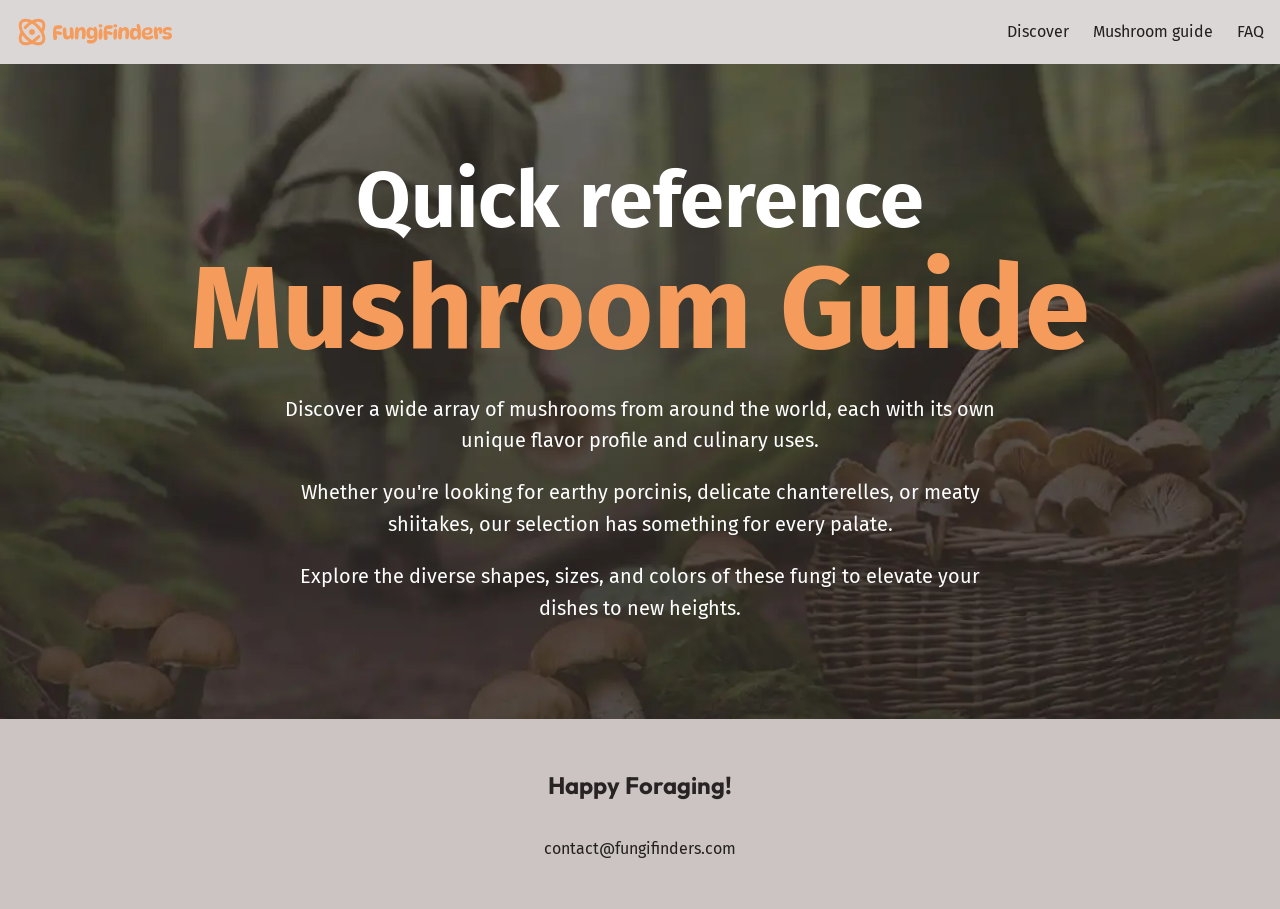
==== mushroom-guide.html @ e3a0ae2d "Fix the links inside the navigation" ====
<!doctype html>
<html lang="en">
  <head>
    <meta charset="UTF-8" />
    <meta name="viewport" content="width=device-width, initial-scale=1.0" />
    <link rel="stylesheet" href="css/main.css" />
    <link
      rel="preload"
      as="image"
      href="images/hero.webp"
      fetchpriority="high"
    />

    <script src="js/script.js" defer></script>
    <title>Fungi Finders</title>
  </head>
  <body>
    <a href="#main-content" class="skip-link">Skip to content</a>

    <header class="page-header [ l-region ]" data-region-space="tight">
      <div
        class="[ l-wrapper l-cluster ]"
        data-wrapper-size="wide"
        data-cluster-type="repel"
      >
        <a href="/" class="page-header__link" aria-label="Home Page">
          <img
            src="images/fungi-finders.svg"
            alt="Fungi finders logo"
            class="page-header__logo"
          />
        </a>

        <button
          aria-label="Menu"
          aria-expanded="false"
          aria-controls="primaryNav"
        >
          <img src="images/hamburger.svg" alt="" />
        </button>

        <nav
          class="primary-nav"
          id="primaryNav"
          aria-label="Primary navigation"
        >
          <ul class="primary-nav__list" role="list">
            <li class="primary-nav__item" style="--animation-order: 1">
              <a href="/" class="primary-nav__link">Discover</a>
            </li>
            <li class="primary-nav__item" style="--animation-order: 2">
              <a href="mushroom-guide.html" class="primary-nav__link"
                >Mushroom guide</a
              >
            </li>
            <li class="primary-nav__item" style="--animation-order: 3">
              <a
                href="mushroom-guide.html#section-faq"
                class="primary-nav__link"
                >FAQ</a
              >
            </li>
          </ul>
        </nav>
      </div>
    </header>

    <main id="main-content">
      <section class="hero [ l-region ]">
        <div class="[ l-wrapper l-flow ]" data-flow-recursive>
          <h1 class="hero__title">
            Quick reference
            <span>Mushroom Guide </span>
          </h1>

          <div class="hero__descriptions [ l-center ]">
            <p>
              Discover a wide array of mushrooms from around the world, each
              with its own unique flavor profile and culinary uses.
            </p>
            <p>
              Whether you're looking for earthy porcinis, delicate chanterelles,
              or meaty shiitakes, our selection has something for every palate.
            </p>
            <p>
              Explore the diverse shapes, sizes, and colors of these fungi to
              elevate your dishes to new heights.
            </p>
          </div>
        </div>
      </section>
    </main>

    <footer class="page-footer [ l-region ]" data-region-space="compact">
      <div
        class="[ l-wrapper l-flow ]"
        data-flow-space="xl"
        data-flow-consistent
      >
        <p class="page-footer__header">Happy Foraging!</p>
        <a href="mailto:contact@fungifinders.com" class="page-footer__link"
          >contact@fungifinders.com</a
        >
      </div>
    </footer>
  </body>
</html>
---- css/main.css ----
@layer tokens, resets, base, layout, components, utilities;

@import url("fonts.css") layer(tokens);
@import url("utopia.css") layer(tokens);
@import url("variables.css") layer(tokens);
@import url("reset.css") layer(resets);
@import url("base.css") layer(base);
@import url("layout.css") layer(layout);
@import url("components/skip-link.css") layer(components);
@import url("components/page-header.css") layer(components);
@import url("components/hero.css") layer(components);
@import url("components/section.css") layer(components);
@import url("components/card.css") layer(components);
@import url("components/btn.css") layer(components);
@import url("components/page-footer.css") layer(components);
@import url("utilities.css") layer(utilities);
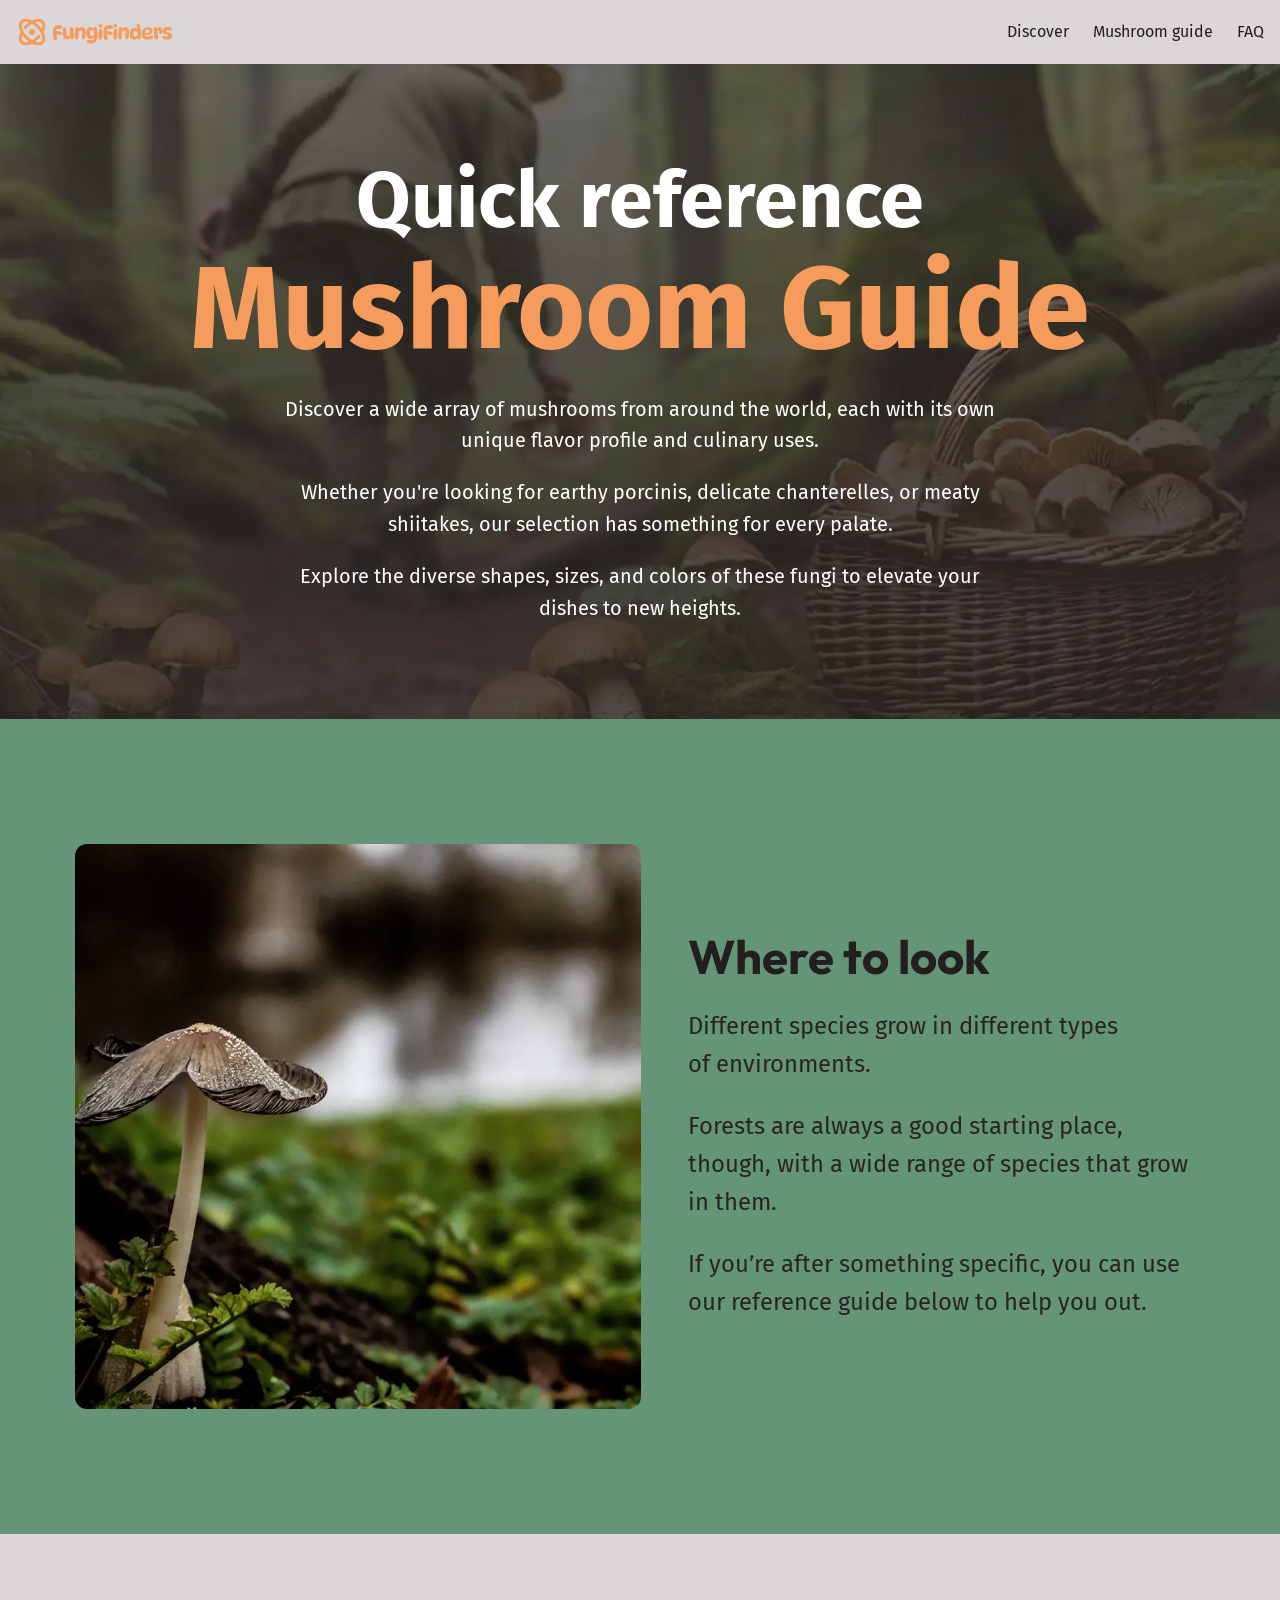
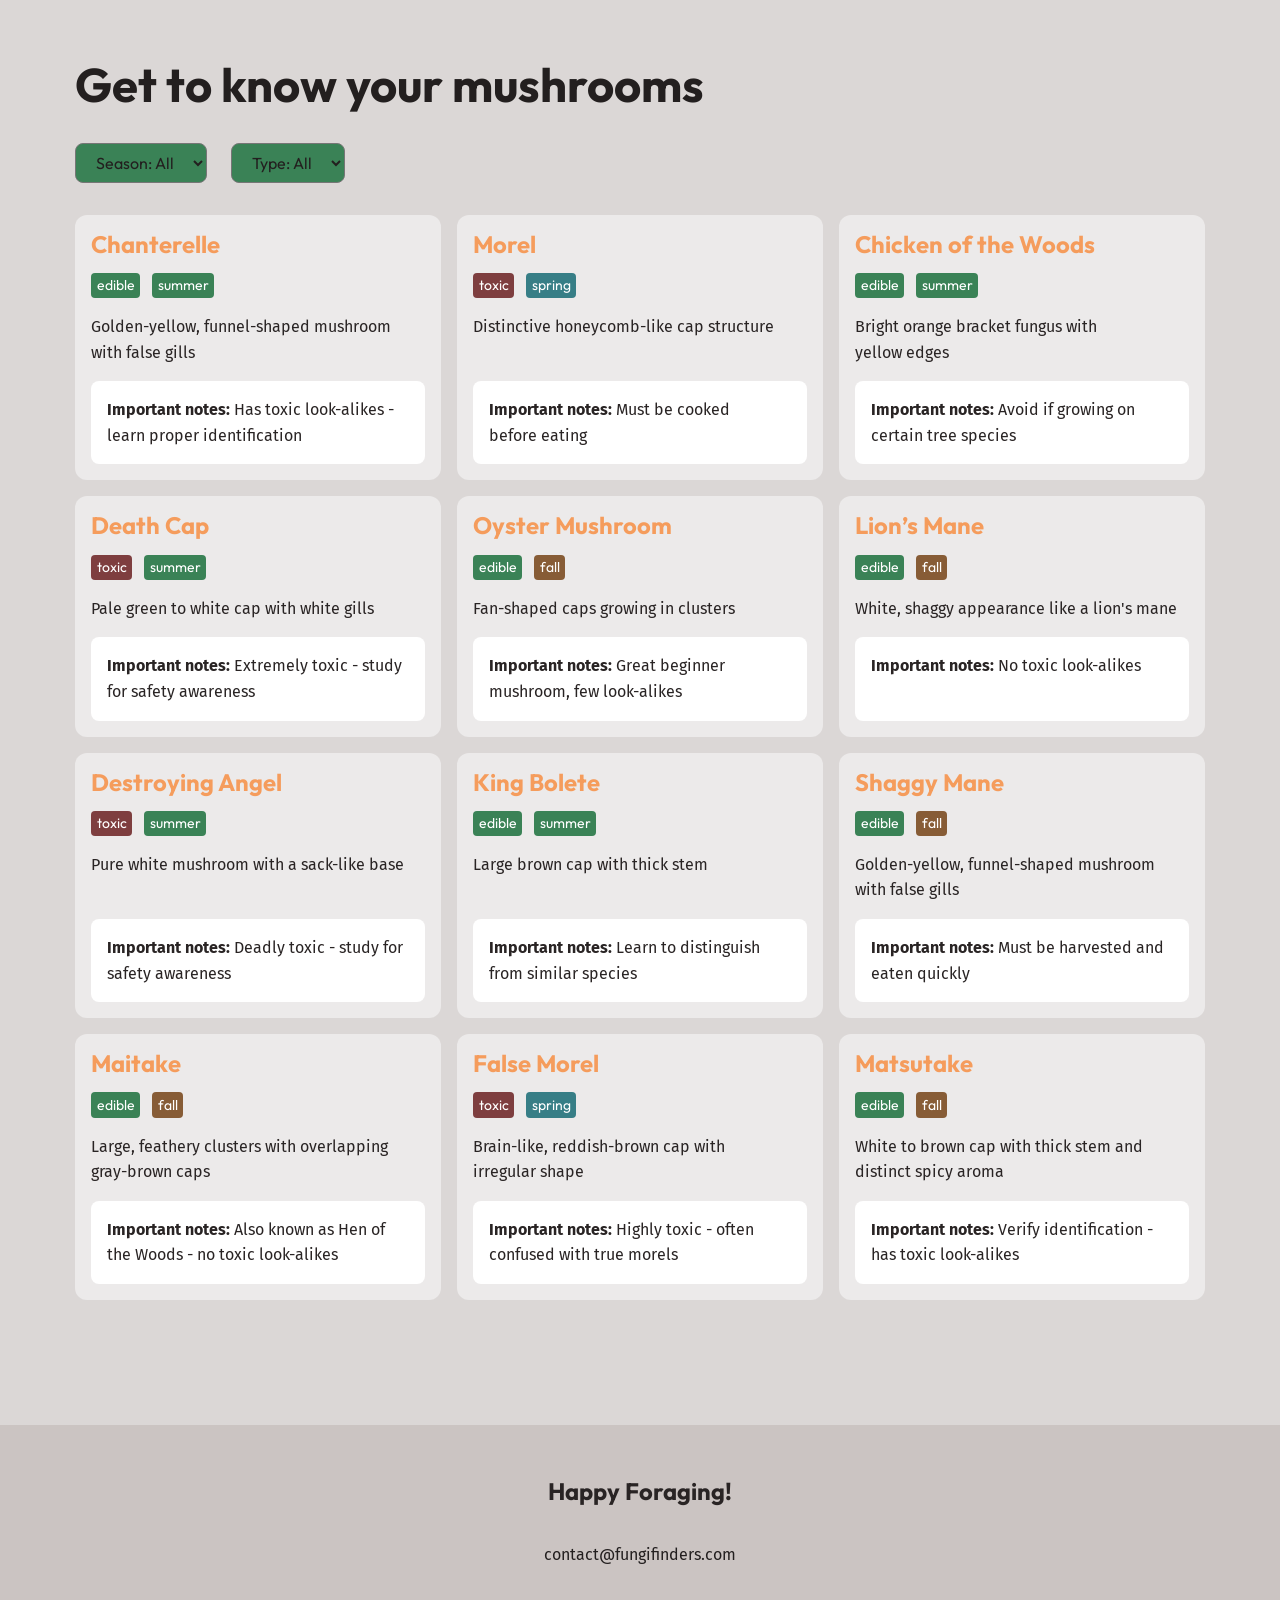
==== commit 8a79a4e8: "Add 2 sections" ====
--- a/mushroom-guide.html
+++ b/mushroom-guide.html
@@ -89,6 +89,231 @@
           </div>
         </div>
       </section>
+
+      <section
+        class="[ l-region ] [ u-font-size-l u-bg-accent-strong ]"
+        data-region-space="spacious"
+      >
+        <div
+          class="[ l-wrapper l-sidebar ]"
+          data-sidebar-type="image-text"
+          data-sidebar-align="center"
+        >
+          <div class="[ l-frame ]" data-frame-ratio="square">
+            <img src="images/where-to-look.webp" alt="" />
+          </div>
+
+          <div class="[ l-flow ]">
+            <h2 class="[ u-font-size-heading-m ]">Where to look</h2>
+            <p>Different species grow in different types of environments.</p>
+            <p>
+              Forests are always a good starting place, though, with a wide
+              range of species that grow in them.
+            </p>
+            <p>
+              If you’re after something specific, you can use our reference
+              guide below to help you out.
+            </p>
+          </div>
+        </div>
+      </section>
+
+      <section class="section-guide [ l-region ]" data-region-space="spacious">
+        <div
+          class="[ l-wrapper l-flow ]"
+          data-flow-space="xl"
+          data-flow-consistent
+        >
+          <h2 class="[ u-font-size-heading-m ]">Get to know your mushrooms</h2>
+          <div class="[ l-cluster ]">
+            <label for="seasons" class="[ u-visually-hidden ]"
+              >Select a season:</label
+            >
+            <select name="seasons" id="seasons">
+              <option value="all">Season: All</option>
+              <option value="spring">Spring</option>
+              <option value="summer">Summer</option>
+              <option value="fall">Fall</option>
+            </select>
+
+            <label for="mushroom-types" class="[ u-visually-hidden ]"
+              >Select a mushroom type:</label
+            >
+            <select name="mushroom-types" id="mushroom-types">
+              <option value="all">Type: All</option>
+              <option value="edible">Edible</option>
+              <option value="toxic">Toxic</option>
+            </select>
+          </div>
+
+          <ul class="section-guide__grid [ l-auto-grid ]" role="list">
+            <li class="card">
+              <h3 class="card__title">Chanterelle</h3>
+              <ul class="card__tags [ l-cluster ]" role="list">
+                <li class="card__tag" data-type="edible">edible</li>
+                <li class="card__tag" data-season="summer">summer</li>
+              </ul>
+              <p>Golden-yellow, funnel-shaped mushroom with false gills</p>
+              <div class="card__notes">
+                <p>
+                  <strong>Important notes:</strong> Has toxic look-alikes -
+                  learn proper identification
+                </p>
+              </div>
+            </li>
+            <li class="card">
+              <h3 class="card__title">Morel</h3>
+              <ul class="card__tags [ l-cluster ]" role="list">
+                <li class="card__tag" data-type="toxic">toxic</li>
+                <li class="card__tag" data-season="spring">spring</li>
+              </ul>
+              <p>Distinctive honeycomb-like cap structure</p>
+              <div class="card__notes">
+                <p>
+                  <strong>Important notes:</strong> Must be cooked before eating
+                </p>
+              </div>
+            </li>
+            <li class="card">
+              <h3 class="card__title">Chicken of the Woods</h3>
+              <ul class="card__tags [ l-cluster ]" role="list">
+                <li class="card__tag" data-type="edible">edible</li>
+                <li class="card__tag" data-season="summer">summer</li>
+              </ul>
+              <p>Bright orange bracket fungus with yellow edges</p>
+              <div class="card__notes">
+                <p>
+                  <strong>Important notes:</strong> Avoid if growing on certain
+                  tree species
+                </p>
+              </div>
+            </li>
+            <li class="card">
+              <h3 class="card__title">Death Cap</h3>
+              <ul class="card__tags [ l-cluster ]" role="list">
+                <li class="card__tag" data-type="toxic">toxic</li>
+                <li class="card__tag" data-season="summer">summer</li>
+              </ul>
+              <p>Pale green to white cap with white gills</p>
+              <div class="card__notes">
+                <p>
+                  <strong>Important notes:</strong> Extremely toxic - study for
+                  safety awareness
+                </p>
+              </div>
+            </li>
+            <li class="card">
+              <h3 class="card__title">Oyster Mushroom</h3>
+              <ul class="card__tags [ l-cluster ]" role="list">
+                <li class="card__tag" data-type="edible">edible</li>
+                <li class="card__tag" data-season="fall">fall</li>
+              </ul>
+              <p>Fan-shaped caps growing in clusters</p>
+              <div class="card__notes">
+                <p>
+                  <strong>Important notes:</strong> Great beginner mushroom, few
+                  look-alikes
+                </p>
+              </div>
+            </li>
+            <li class="card">
+              <h3 class="card__title">Lion’s Mane</h3>
+              <ul class="card__tags [ l-cluster ]" role="list">
+                <li class="card__tag" data-type="edible">edible</li>
+                <li class="card__tag" data-season="fall">fall</li>
+              </ul>
+              <p>White, shaggy appearance like a lion's mane</p>
+              <div class="card__notes">
+                <p><strong>Important notes:</strong> No toxic look-alikes</p>
+              </div>
+            </li>
+            <li class="card">
+              <h3 class="card__title">Destroying Angel</h3>
+              <ul class="card__tags [ l-cluster ]" role="list">
+                <li class="card__tag" data-type="toxic">toxic</li>
+                <li class="card__tag" data-season="summer">summer</li>
+              </ul>
+              <p>Pure white mushroom with a sack-like base</p>
+              <div class="card__notes">
+                <p>
+                  <strong>Important notes:</strong> Deadly toxic - study for
+                  safety awareness
+                </p>
+              </div>
+            </li>
+            <li class="card">
+              <h3 class="card__title">King Bolete</h3>
+              <ul class="card__tags [ l-cluster ]" role="list">
+                <li class="card__tag" data-type="edible">edible</li>
+                <li class="card__tag" data-season="summer">summer</li>
+              </ul>
+              <p>Large brown cap with thick stem</p>
+              <div class="card__notes">
+                <p>
+                  <strong>Important notes:</strong> Learn to distinguish from
+                  similar species
+                </p>
+              </div>
+            </li>
+            <li class="card">
+              <h3 class="card__title">Shaggy Mane</h3>
+              <ul class="card__tags [ l-cluster ]" role="list">
+                <li class="card__tag" data-type="edible">edible</li>
+                <li class="card__tag" data-season="fall">fall</li>
+              </ul>
+              <p>Golden-yellow, funnel-shaped mushroom with false gills</p>
+              <div class="card__notes">
+                <p>
+                  <strong>Important notes:</strong> Must be harvested and eaten
+                  quickly
+                </p>
+              </div>
+            </li>
+            <li class="card">
+              <h3 class="card__title">Maitake</h3>
+              <ul class="card__tags [ l-cluster ]" role="list">
+                <li class="card__tag" data-type="edible">edible</li>
+                <li class="card__tag" data-season="fall">fall</li>
+              </ul>
+              <p>Large, feathery clusters with overlapping gray-brown caps</p>
+              <div class="card__notes">
+                <p>
+                  <strong>Important notes:</strong> Also known as Hen of the
+                  Woods - no toxic look-alikes
+                </p>
+              </div>
+            </li>
+            <li class="card">
+              <h3 class="card__title">False Morel</h3>
+              <ul class="card__tags [ l-cluster ]" role="list">
+                <li class="card__tag" data-type="toxic">toxic</li>
+                <li class="card__tag" data-season="spring">spring</li>
+              </ul>
+              <p>Brain-like, reddish-brown cap with irregular shape</p>
+              <div class="card__notes">
+                <p>
+                  <strong>Important notes:</strong> Highly toxic - often
+                  confused with true morels
+                </p>
+              </div>
+            </li>
+            <li class="card">
+              <h3 class="card__title">Matsutake</h3>
+              <ul class="card__tags [ l-cluster ]" role="list">
+                <li class="card__tag" data-type="edible">edible</li>
+                <li class="card__tag" data-season="fall">fall</li>
+              </ul>
+              <p>White to brown cap with thick stem and distinct spicy aroma</p>
+              <div class="card__notes">
+                <p>
+                  <strong>Important notes:</strong> Verify identification - has
+                  toxic look-alikes
+                </p>
+              </div>
+            </li>
+          </ul>
+        </div>
+      </section>
     </main>
 
     <footer class="page-footer [ l-region ]" data-region-space="compact">
--- a/css/main.css
+++ b/css/main.css
@@ -13,4 +13,5 @@
 @import url("components/card.css") layer(components);
 @import url("components/btn.css") layer(components);
 @import url("components/page-footer.css") layer(components);
+@import url("components/section-guide.css") layer(components);
 @import url("utilities.css") layer(utilities);
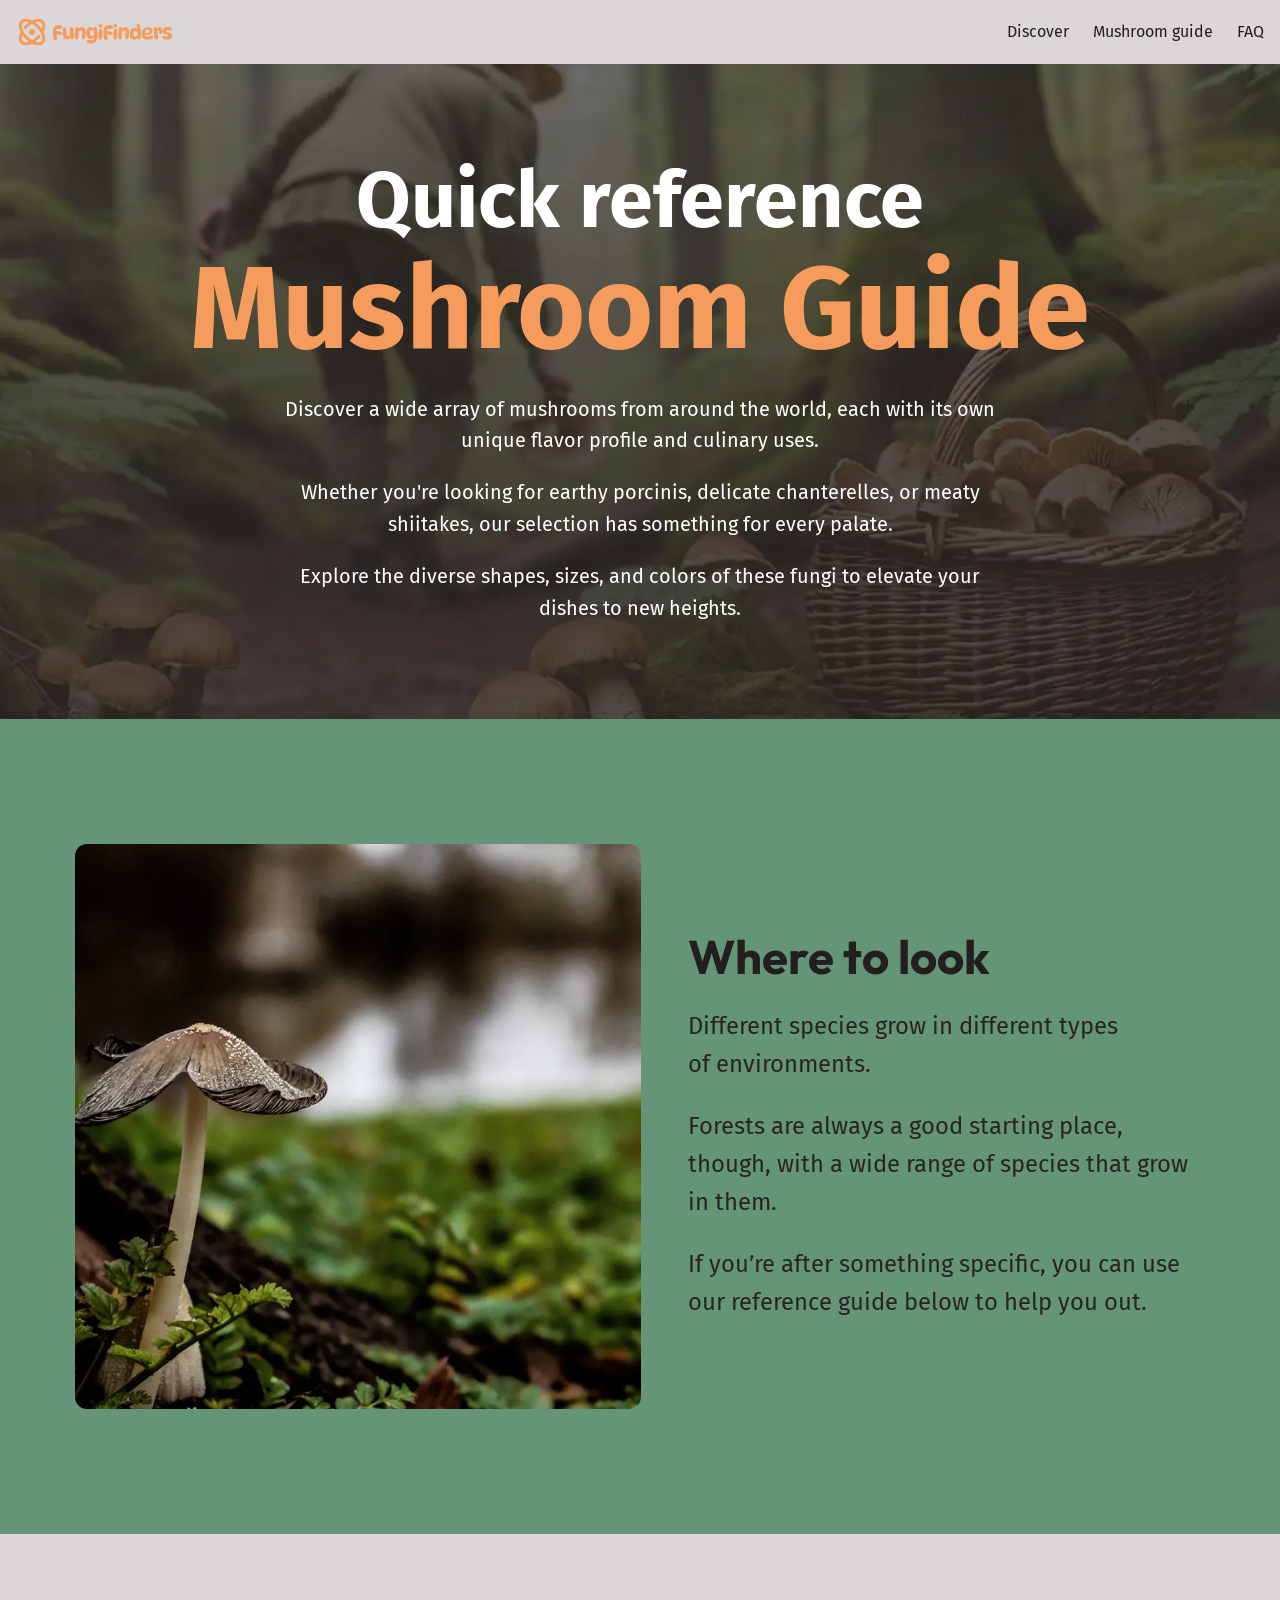
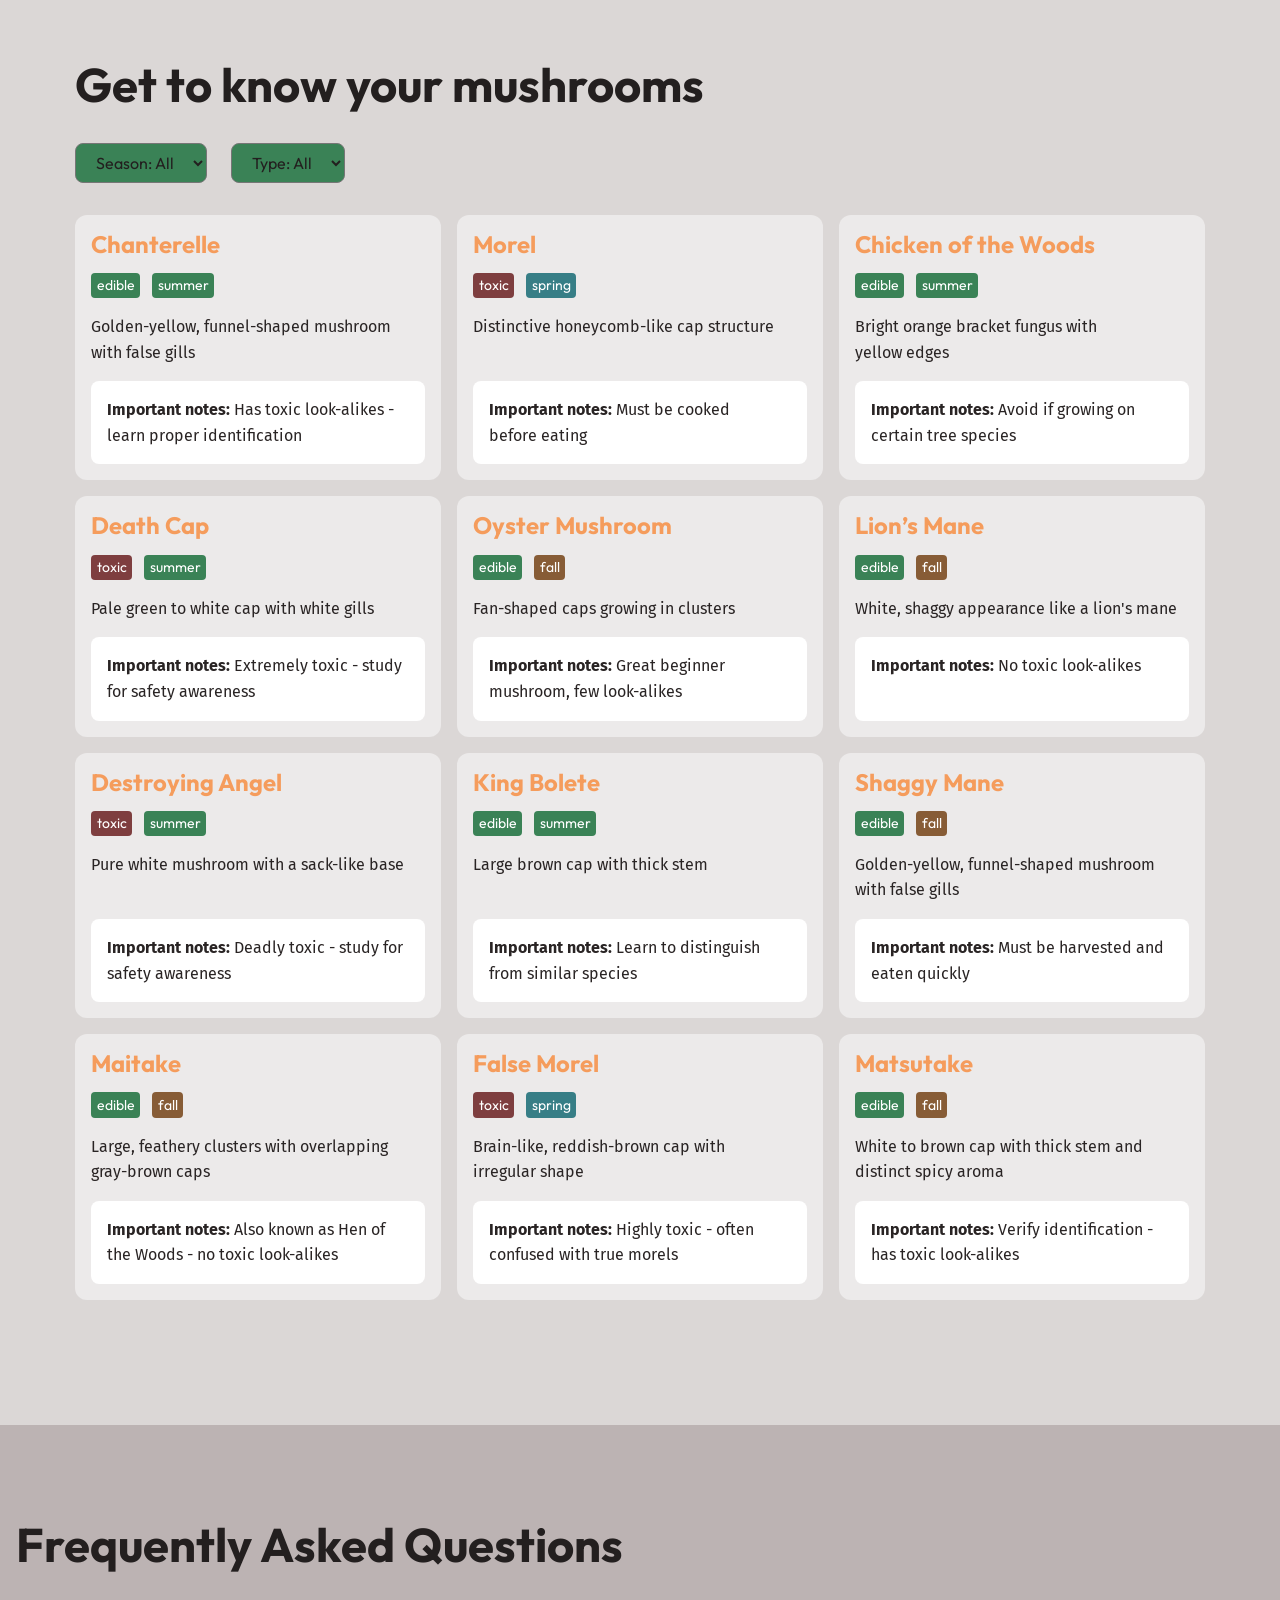
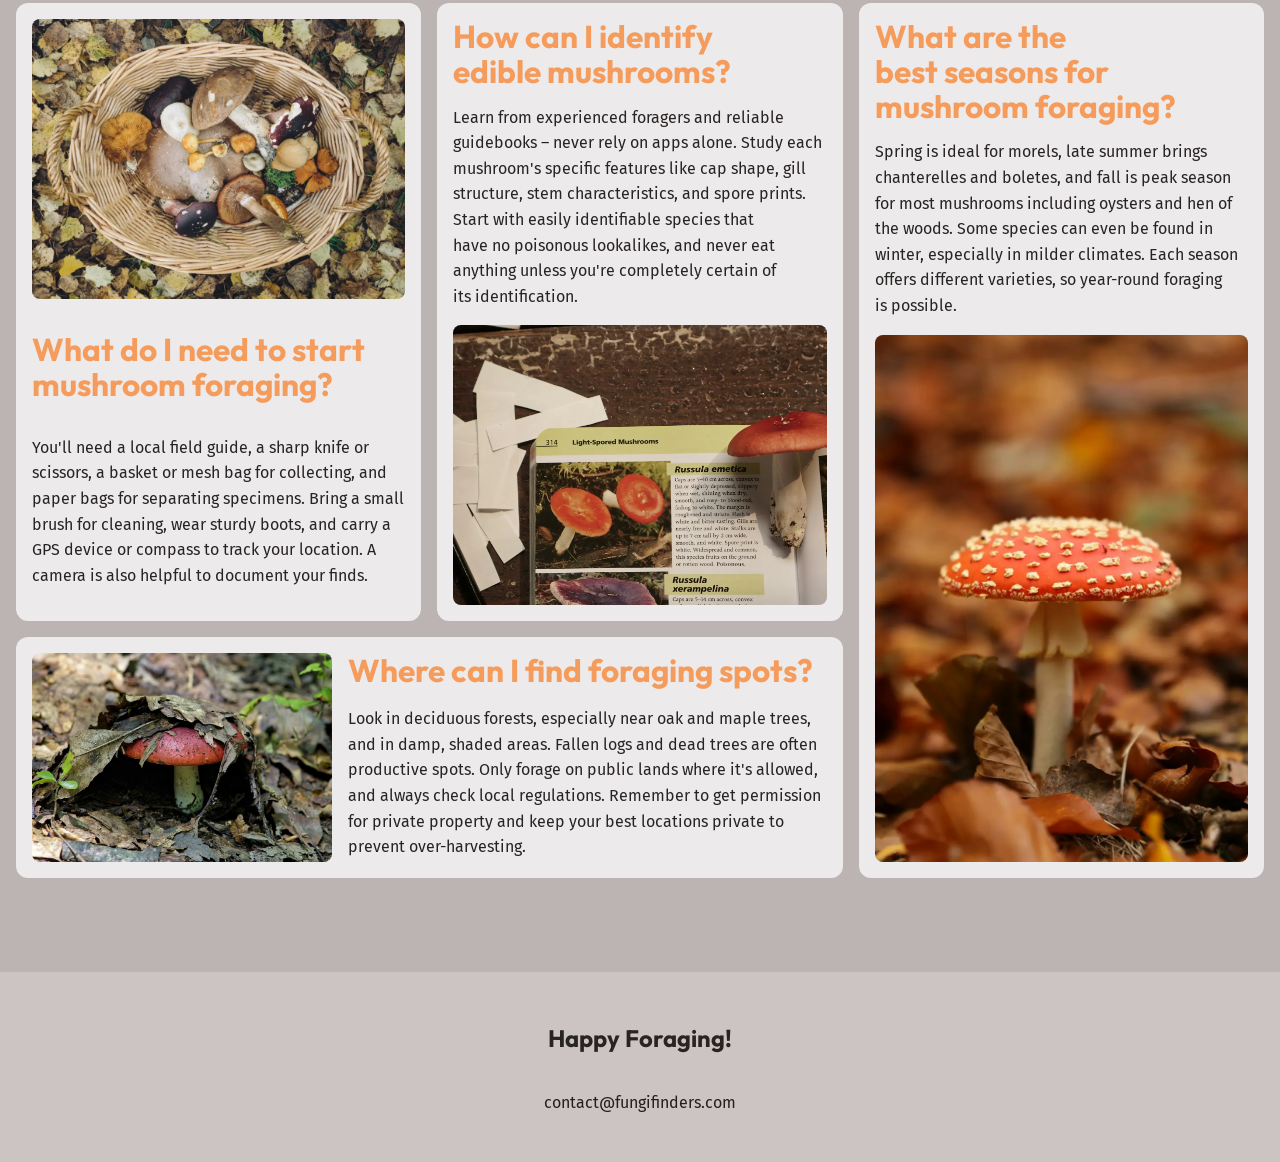
==== commit 3414e443: "add the bento grid" ====
--- a/mushroom-guide.html
+++ b/mushroom-guide.html
@@ -314,6 +314,93 @@
           </ul>
         </div>
       </section>
+
+      <section class="section-faq [ l-region ]" id="section-faq">
+        <div
+          class="[ l-wrapper l-flow ]"
+          data-wrapper-size="wide"
+          data-flow-space="xl"
+          data-flow-consistent
+        >
+          <h2 class="[ u-font-size-heading-m ]">Frequently Asked Questions</h2>
+          <ul class="section-faq__grid" role="list">
+            <li class="card" id="start-foraging">
+              <div class="[ l-frame ]" data-frame-ratio="landscape">
+                <img
+                  src="images/start-foraging.webp"
+                  alt=""
+                  class="card__image"
+                />
+              </div>
+              <h3 class="card__title">
+                What do I need to start mushroom foraging?
+              </h3>
+              <p>
+                You'll need a local field guide, a sharp knife or scissors, a
+                basket or mesh bag for collecting, and paper bags for separating
+                specimens. Bring a small brush for cleaning, wear sturdy boots,
+                and carry a GPS device or compass to track your location. A
+                camera is also helpful to document your finds.
+              </p>
+            </li>
+            <li class="card" id="identify-mushrooms">
+              <div class="card__frame [ l-frame ]" data-frame-ratio="landscape">
+                <img
+                  src="images/identify-mushrooms.webp"
+                  alt=""
+                  class="card__image"
+                />
+              </div>
+              <h3 class="card__title">How can I identify edible mushrooms?</h3>
+              <p>
+                Learn from experienced foragers and reliable guidebooks – never
+                rely on apps alone. Study each mushroom's specific features like
+                cap shape, gill structure, stem characteristics, and spore
+                prints. Start with easily identifiable species that have no
+                poisonous lookalikes, and never eat anything unless you're
+                completely certain of its identification.
+              </p>
+            </li>
+            <li class="card" id="where-to-find">
+              <div class="card__frame [ l-frame ]" data-frame-ratio="landscape">
+                <img
+                  src="images/where-to-find.webp"
+                  alt=""
+                  class="card__image"
+                />
+              </div>
+              <h3 class="card__title">Where can I find foraging spots?</h3>
+              <p>
+                Look in deciduous forests, especially near oak and maple trees,
+                and in damp, shaded areas. Fallen logs and dead trees are often
+                productive spots. Only forage on public lands where it's
+                allowed, and always check local regulations. Remember to get
+                permission for private property and keep your best locations
+                private to prevent over-harvesting.
+              </p>
+            </li>
+            <li class="card" id="best-seasons">
+              <div class="card__frame [ l-frame ]" data-frame-ratio="landscape">
+                <img
+                  src="images/best-seasons.webp"
+                  alt=""
+                  class="card__image"
+                />
+              </div>
+              <h3 class="card__title">
+                What are the best seasons for mushroom foraging?
+              </h3>
+              <p>
+                Spring is ideal for morels, late summer brings chanterelles and
+                boletes, and fall is peak season for most mushrooms including
+                oysters and hen of the woods. Some species can even be found in
+                winter, especially in milder climates. Each season offers
+                different varieties, so year-round foraging is possible.
+              </p>
+            </li>
+          </ul>
+        </div>
+      </section>
     </main>
 
     <footer class="page-footer [ l-region ]" data-region-space="compact">
--- a/css/main.css
+++ b/css/main.css
@@ -14,4 +14,5 @@
 @import url("components/btn.css") layer(components);
 @import url("components/page-footer.css") layer(components);
 @import url("components/section-guide.css") layer(components);
+@import url("components/section-faq.css") layer(components);
 @import url("utilities.css") layer(utilities);
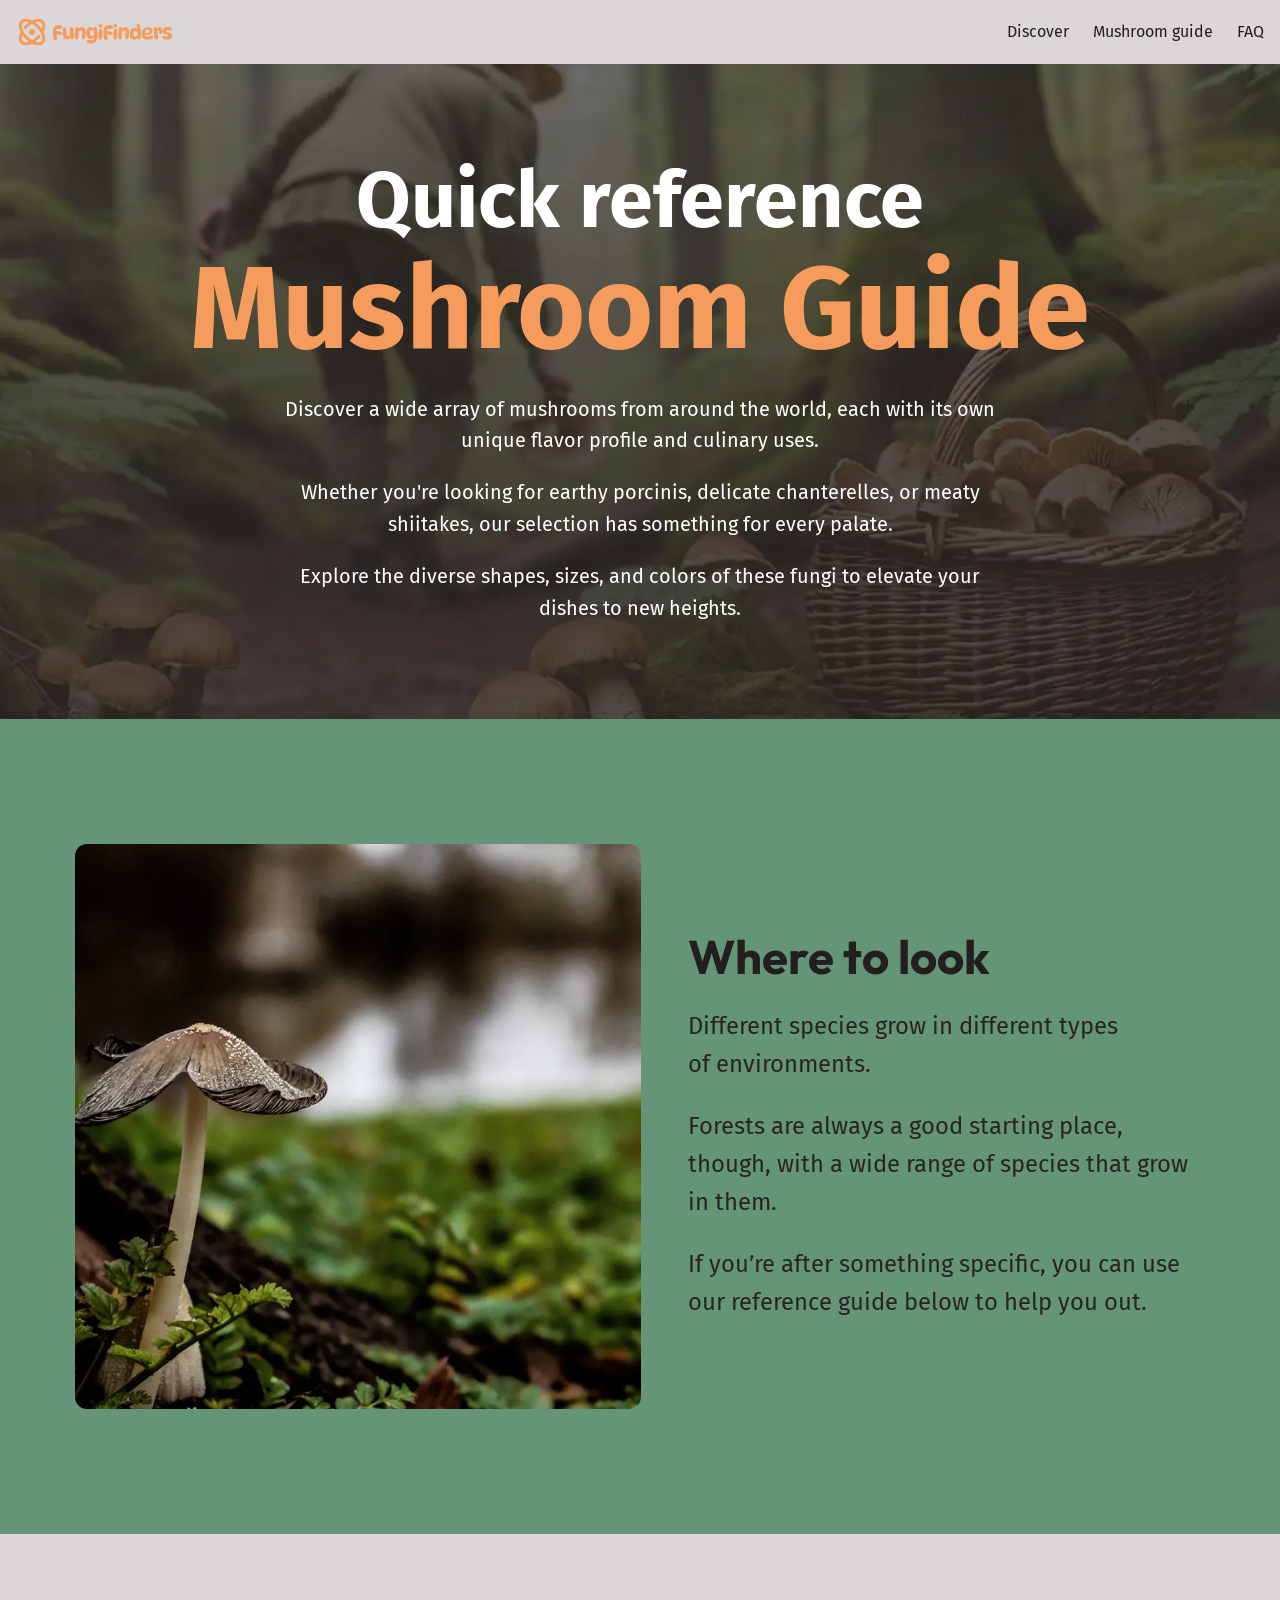
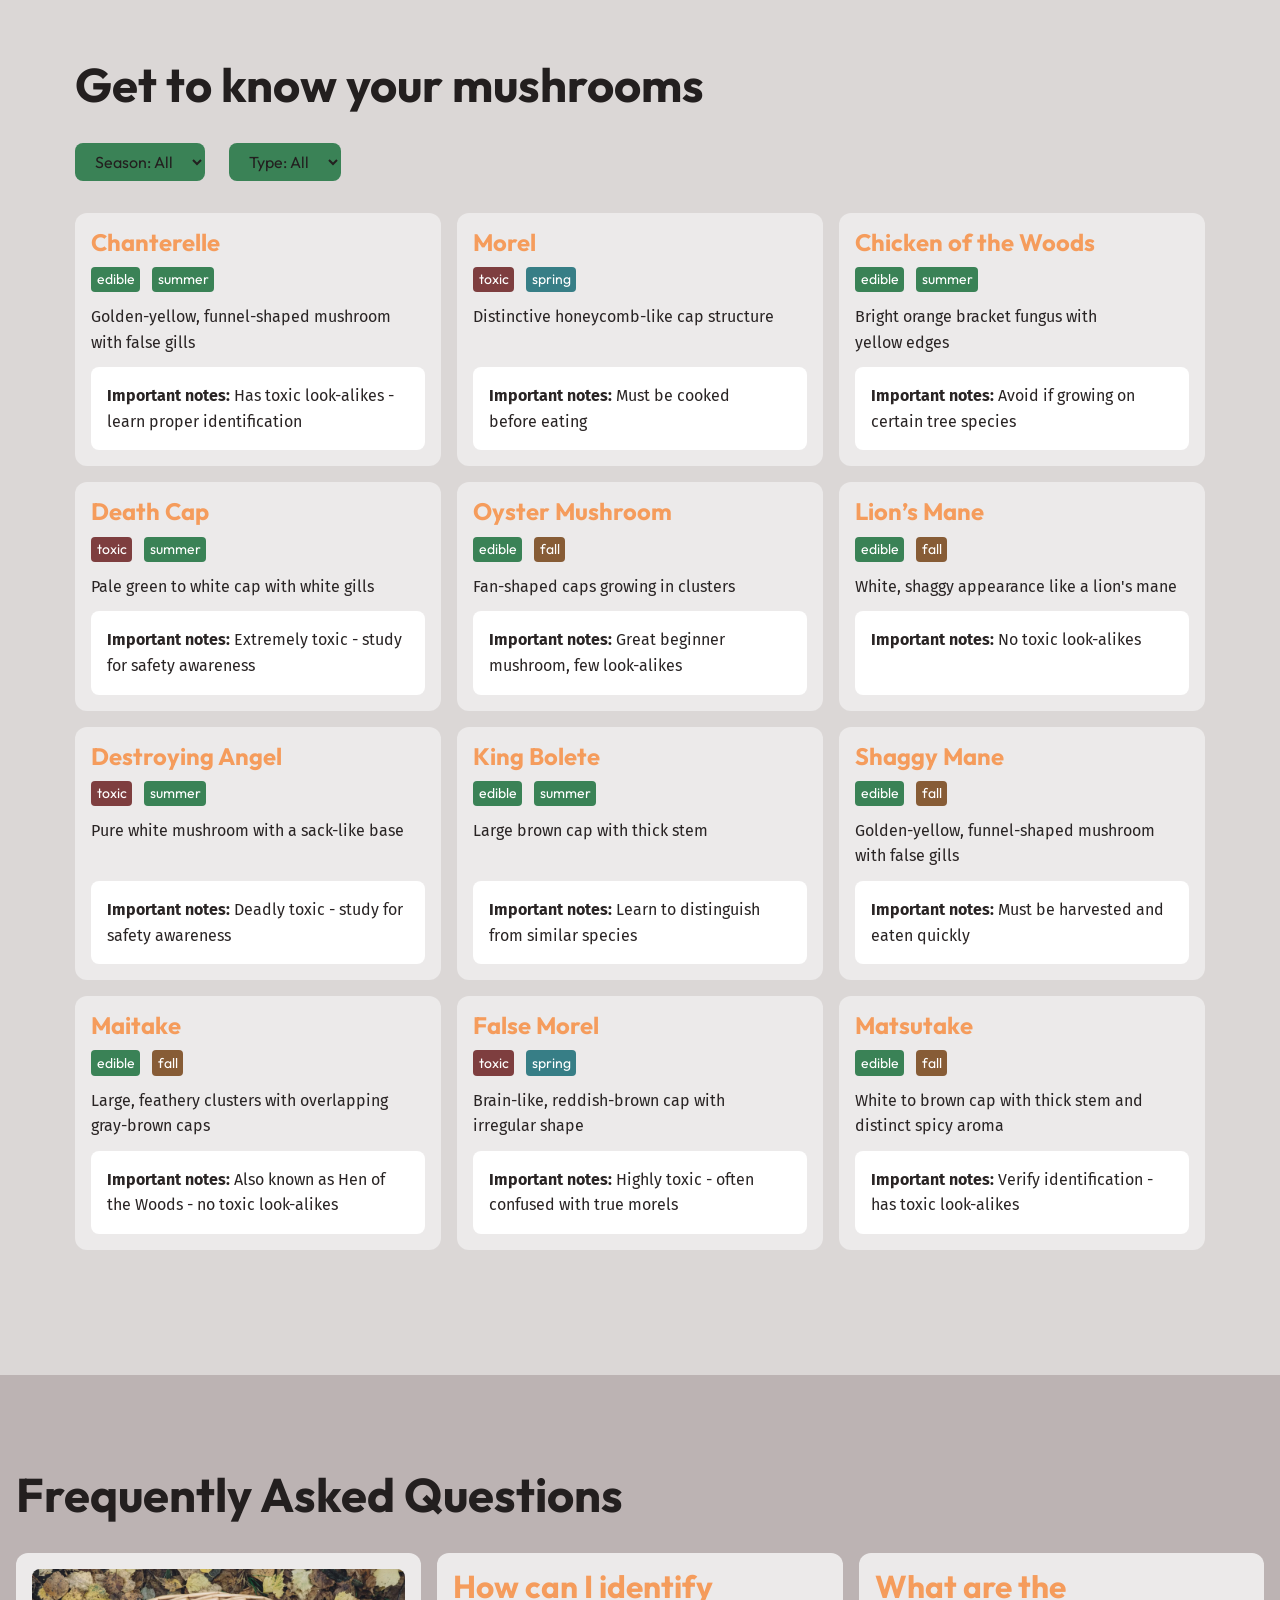
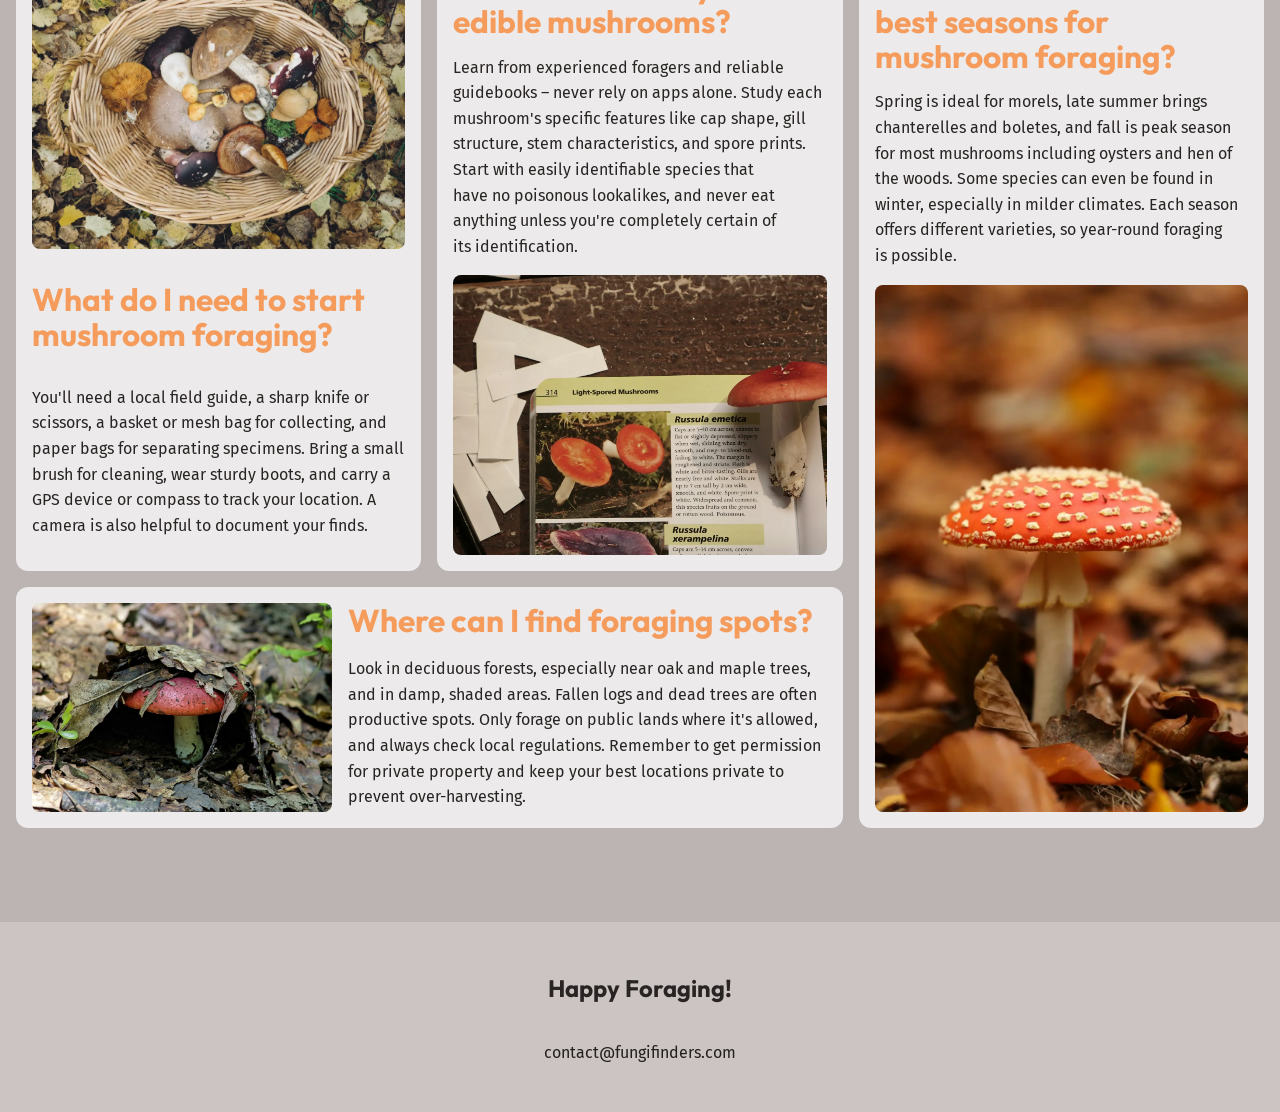
==== commit 5a4bcb5b: "Refactor card and section styles; add dropdown button and tag components" ====
--- a/mushroom-guide.html
+++ b/mushroom-guide.html
@@ -127,31 +127,48 @@
           <h2 class="[ u-font-size-heading-m ]">Get to know your mushrooms</h2>
           <div class="[ l-cluster ]">
             <label for="seasons" class="[ u-visually-hidden ]"
-              >Select a season:</label
+              >Filter mushrooms by season:</label
             >
-            <select name="seasons" id="seasons">
-              <option value="all">Season: All</option>
+            <select name="seasons" id="seasons" class="dropdown-btn">
+              <option selected value="all">Season: All</option>
               <option value="spring">Spring</option>
               <option value="summer">Summer</option>
               <option value="fall">Fall</option>
             </select>
 
             <label for="mushroom-types" class="[ u-visually-hidden ]"
-              >Select a mushroom type:</label
+              >Filter mushrooms by type:</label
             >
-            <select name="mushroom-types" id="mushroom-types">
-              <option value="all">Type: All</option>
+            <select
+              name="mushroom-types"
+              id="mushroom-types"
+              class="dropdown-btn"
+            >
+              <option selected value="all">Type: All</option>
               <option value="edible">Edible</option>
               <option value="toxic">Toxic</option>
             </select>
           </div>
-
-          <ul class="section-guide__grid [ l-auto-grid ]" role="list">
+          <p class="section-guide__placeholder" hidden>
+            No cards match these filters
+          </p>
+
+          <ul class="[ l-auto-grid ]" role="list">
             <li class="card">
               <h3 class="card__title">Chanterelle</h3>
-              <ul class="card__tags [ l-cluster ]" role="list">
-                <li class="card__tag" data-type="edible">edible</li>
-                <li class="card__tag" data-season="summer">summer</li>
+              <ul
+                class="tags [ l-cluster ]"
+                role="list"
+                aria-label="Mushroom characteristics"
+              >
+                <li class="tag" data-type="edible">
+                  <span class="u-visually-hidden">This mushroom is</span> edible
+                </li>
+                <li class="tag" data-season="summer">
+                  <span class="u-visually-hidden">
+                    You can harvest this mushroom in the </span
+                  >summer
+                </li>
               </ul>
               <p>Golden-yellow, funnel-shaped mushroom with false gills</p>
               <div class="card__notes">
@@ -163,9 +180,19 @@
             </li>
             <li class="card">
               <h3 class="card__title">Morel</h3>
-              <ul class="card__tags [ l-cluster ]" role="list">
-                <li class="card__tag" data-type="toxic">toxic</li>
-                <li class="card__tag" data-season="spring">spring</li>
+              <ul
+                class="tags [ l-cluster ]"
+                role="list"
+                aria-label="Mushroom characteristics"
+              >
+                <li class="tag" data-type="toxic">
+                  <span class="u-visually-hidden">This mushroom is</span> toxic
+                </li>
+                <li class="tag" data-season="spring">
+                  <span class="u-visually-hidden">
+                    You can harvest this mushroom in the </span
+                  >spring
+                </li>
               </ul>
               <p>Distinctive honeycomb-like cap structure</p>
               <div class="card__notes">
@@ -176,9 +203,19 @@
             </li>
             <li class="card">
               <h3 class="card__title">Chicken of the Woods</h3>
-              <ul class="card__tags [ l-cluster ]" role="list">
-                <li class="card__tag" data-type="edible">edible</li>
-                <li class="card__tag" data-season="summer">summer</li>
+              <ul
+                class="tags [ l-cluster ]"
+                role="list"
+                aria-label="Mushroom characteristics"
+              >
+                <li class="tag" data-type="edible">
+                  <span class="u-visually-hidden">This mushroom is</span> edible
+                </li>
+                <li class="tag" data-season="summer">
+                  <span class="u-visually-hidden">
+                    You can harvest this mushroom in the </span
+                  >summer
+                </li>
               </ul>
               <p>Bright orange bracket fungus with yellow edges</p>
               <div class="card__notes">
@@ -190,9 +227,19 @@
             </li>
             <li class="card">
               <h3 class="card__title">Death Cap</h3>
-              <ul class="card__tags [ l-cluster ]" role="list">
-                <li class="card__tag" data-type="toxic">toxic</li>
-                <li class="card__tag" data-season="summer">summer</li>
+              <ul
+                class="tags [ l-cluster ]"
+                role="list"
+                aria-label="Mushroom characteristics"
+              >
+                <li class="tag" data-type="toxic">
+                  <span class="u-visually-hidden">This mushroom is</span> toxic
+                </li>
+                <li class="tag" data-season="summer">
+                  <span class="u-visually-hidden">
+                    You can harvest this mushroom in the </span
+                  >summer
+                </li>
               </ul>
               <p>Pale green to white cap with white gills</p>
               <div class="card__notes">
@@ -204,9 +251,19 @@
             </li>
             <li class="card">
               <h3 class="card__title">Oyster Mushroom</h3>
-              <ul class="card__tags [ l-cluster ]" role="list">
-                <li class="card__tag" data-type="edible">edible</li>
-                <li class="card__tag" data-season="fall">fall</li>
+              <ul
+                class="tags [ l-cluster ]"
+                role="list"
+                aria-label="Mushroom characteristics"
+              >
+                <li class="tag" data-type="edible">
+                  <span class="u-visually-hidden">This mushroom is</span> edible
+                </li>
+                <li class="tag" data-season="fall">
+                  <span class="u-visually-hidden">
+                    You can harvest this mushroom in the </span
+                  >fall
+                </li>
               </ul>
               <p>Fan-shaped caps growing in clusters</p>
               <div class="card__notes">
@@ -218,9 +275,19 @@
             </li>
             <li class="card">
               <h3 class="card__title">Lion’s Mane</h3>
-              <ul class="card__tags [ l-cluster ]" role="list">
-                <li class="card__tag" data-type="edible">edible</li>
-                <li class="card__tag" data-season="fall">fall</li>
+              <ul
+                class="tags [ l-cluster ]"
+                role="list"
+                aria-label="Mushroom characteristics"
+              >
+                <li class="tag" data-type="edible">
+                  <span class="u-visually-hidden">This mushroom is</span> edible
+                </li>
+                <li class="tag" data-season="fall">
+                  <span class="u-visually-hidden">
+                    You can harvest this mushroom in the </span
+                  >fall
+                </li>
               </ul>
               <p>White, shaggy appearance like a lion's mane</p>
               <div class="card__notes">
@@ -229,9 +296,19 @@
             </li>
             <li class="card">
               <h3 class="card__title">Destroying Angel</h3>
-              <ul class="card__tags [ l-cluster ]" role="list">
-                <li class="card__tag" data-type="toxic">toxic</li>
-                <li class="card__tag" data-season="summer">summer</li>
+              <ul
+                class="tags [ l-cluster ]"
+                role="list"
+                aria-label="Mushroom characteristics"
+              >
+                <li class="tag" data-type="toxic">
+                  <span class="u-visually-hidden">This mushroom is</span> toxic
+                </li>
+                <li class="tag" data-season="summer">
+                  <span class="u-visually-hidden">
+                    You can harvest this mushroom in the </span
+                  >summer
+                </li>
               </ul>
               <p>Pure white mushroom with a sack-like base</p>
               <div class="card__notes">
@@ -243,9 +320,19 @@
             </li>
             <li class="card">
               <h3 class="card__title">King Bolete</h3>
-              <ul class="card__tags [ l-cluster ]" role="list">
-                <li class="card__tag" data-type="edible">edible</li>
-                <li class="card__tag" data-season="summer">summer</li>
+              <ul
+                class="tags [ l-cluster ]"
+                role="list"
+                aria-label="Mushroom characteristics"
+              >
+                <li class="tag" data-type="edible">
+                  <span class="u-visually-hidden">This mushroom is</span> edible
+                </li>
+                <li class="tag" data-season="summer">
+                  <span class="u-visually-hidden">
+                    You can harvest this mushroom in the </span
+                  >summer
+                </li>
               </ul>
               <p>Large brown cap with thick stem</p>
               <div class="card__notes">
@@ -257,9 +344,19 @@
             </li>
             <li class="card">
               <h3 class="card__title">Shaggy Mane</h3>
-              <ul class="card__tags [ l-cluster ]" role="list">
-                <li class="card__tag" data-type="edible">edible</li>
-                <li class="card__tag" data-season="fall">fall</li>
+              <ul
+                class="tags [ l-cluster ]"
+                role="list"
+                aria-label="Mushroom characteristics"
+              >
+                <li class="tag" data-type="edible">
+                  <span class="u-visually-hidden">This mushroom is</span> edible
+                </li>
+                <li class="tag" data-season="fall">
+                  <span class="u-visually-hidden">
+                    You can harvest this mushroom in the </span
+                  >fall
+                </li>
               </ul>
               <p>Golden-yellow, funnel-shaped mushroom with false gills</p>
               <div class="card__notes">
@@ -271,9 +368,19 @@
             </li>
             <li class="card">
               <h3 class="card__title">Maitake</h3>
-              <ul class="card__tags [ l-cluster ]" role="list">
-                <li class="card__tag" data-type="edible">edible</li>
-                <li class="card__tag" data-season="fall">fall</li>
+              <ul
+                class="tags [ l-cluster ]"
+                role="list"
+                aria-label="Mushroom characteristics"
+              >
+                <li class="tag" data-type="edible">
+                  <span class="u-visually-hidden">This mushroom is</span> edible
+                </li>
+                <li class="tag" data-season="fall">
+                  <span class="u-visually-hidden">
+                    You can harvest this mushroom in the </span
+                  >fall
+                </li>
               </ul>
               <p>Large, feathery clusters with overlapping gray-brown caps</p>
               <div class="card__notes">
@@ -285,9 +392,19 @@
             </li>
             <li class="card">
               <h3 class="card__title">False Morel</h3>
-              <ul class="card__tags [ l-cluster ]" role="list">
-                <li class="card__tag" data-type="toxic">toxic</li>
-                <li class="card__tag" data-season="spring">spring</li>
+              <ul
+                class="tags [ l-cluster ]"
+                role="list"
+                aria-label="Mushroom characteristics"
+              >
+                <li class="tag" data-type="toxic">
+                  <span class="u-visually-hidden">This mushroom is</span> toxic
+                </li>
+                <li class="tag" data-season="spring">
+                  <span class="u-visually-hidden">
+                    You can harvest this mushroom in the </span
+                  >spring
+                </li>
               </ul>
               <p>Brain-like, reddish-brown cap with irregular shape</p>
               <div class="card__notes">
@@ -299,9 +416,19 @@
             </li>
             <li class="card">
               <h3 class="card__title">Matsutake</h3>
-              <ul class="card__tags [ l-cluster ]" role="list">
-                <li class="card__tag" data-type="edible">edible</li>
-                <li class="card__tag" data-season="fall">fall</li>
+              <ul
+                class="tags [ l-cluster ]"
+                role="list"
+                aria-label="Mushroom characteristics"
+              >
+                <li class="tag" data-type="edible">
+                  <span class="u-visually-hidden">This mushroom is</span> edible
+                </li>
+                <li class="tag" data-season="fall">
+                  <span class="u-visually-hidden">
+                    You can harvest this mushroom in the </span
+                  >fall
+                </li>
               </ul>
               <p>White to brown cap with thick stem and distinct spicy aroma</p>
               <div class="card__notes">
@@ -324,8 +451,8 @@
         >
           <h2 class="[ u-font-size-heading-m ]">Frequently Asked Questions</h2>
           <ul class="section-faq__grid" role="list">
-            <li class="card" id="start-foraging">
-              <div class="[ l-frame ]" data-frame-ratio="landscape">
+            <li class="card" data-name="start-foraging">
+              <div class="card__frame [ l-frame ]" data-frame-ratio="landscape">
                 <img
                   src="images/start-foraging.webp"
                   alt=""
@@ -343,7 +470,7 @@
                 camera is also helpful to document your finds.
               </p>
             </li>
-            <li class="card" id="identify-mushrooms">
+            <li class="card" data-name="identify-mushrooms">
               <div class="card__frame [ l-frame ]" data-frame-ratio="landscape">
                 <img
                   src="images/identify-mushrooms.webp"
@@ -361,7 +488,7 @@
                 completely certain of its identification.
               </p>
             </li>
-            <li class="card" id="where-to-find">
+            <li class="card" data-name="where-to-find">
               <div class="card__frame [ l-frame ]" data-frame-ratio="landscape">
                 <img
                   src="images/where-to-find.webp"
@@ -379,7 +506,7 @@
                 private to prevent over-harvesting.
               </p>
             </li>
-            <li class="card" id="best-seasons">
+            <li class="card" data-name="best-seasons">
               <div class="card__frame [ l-frame ]" data-frame-ratio="landscape">
                 <img
                   src="images/best-seasons.webp"
--- a/css/main.css
+++ b/css/main.css
@@ -9,10 +9,11 @@
 @import url("components/skip-link.css") layer(components);
 @import url("components/page-header.css") layer(components);
 @import url("components/hero.css") layer(components);
-@import url("components/section.css") layer(components);
 @import url("components/card.css") layer(components);
+@import url("components/page-footer.css") layer(components);
 @import url("components/btn.css") layer(components);
-@import url("components/page-footer.css") layer(components);
+@import url("components/dropdown-btn.css") layer(components);
 @import url("components/section-guide.css") layer(components);
 @import url("components/section-faq.css") layer(components);
+@import url("components/tag.css") layer(components);
 @import url("utilities.css") layer(utilities);
